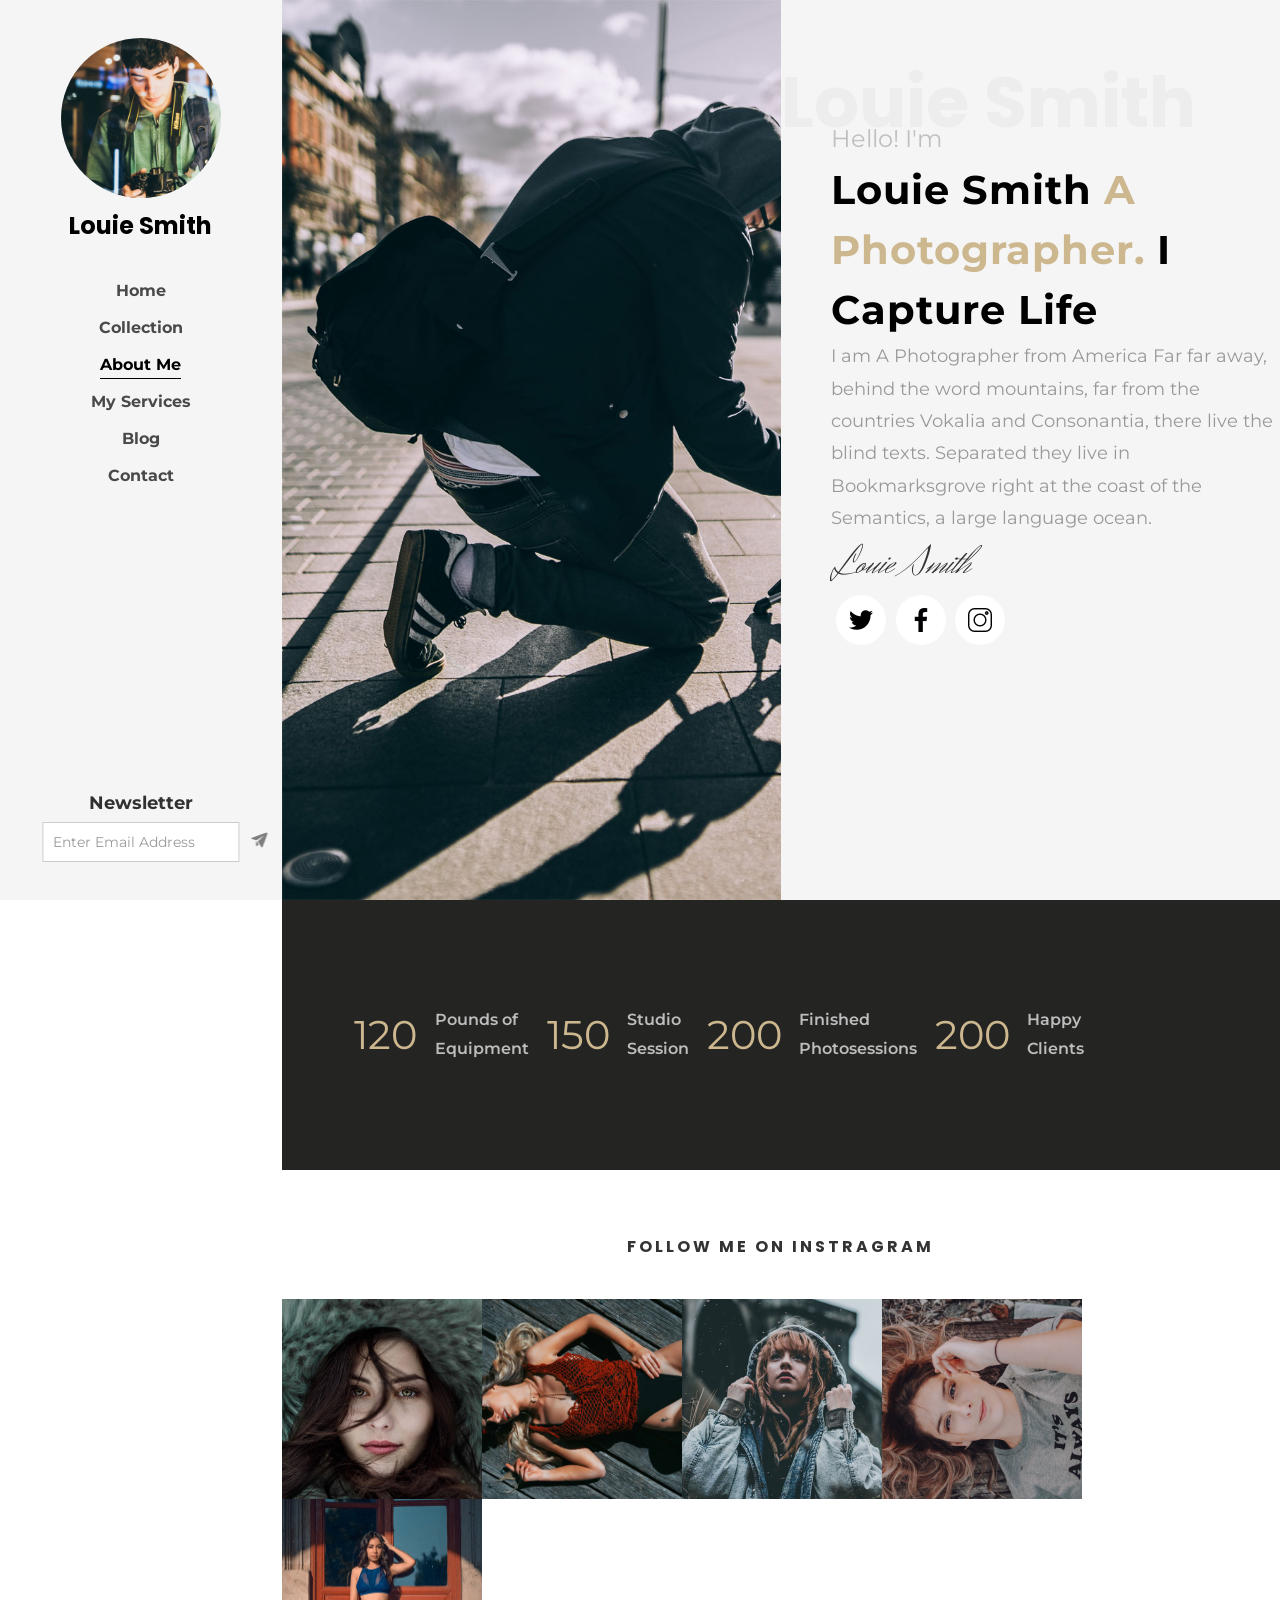
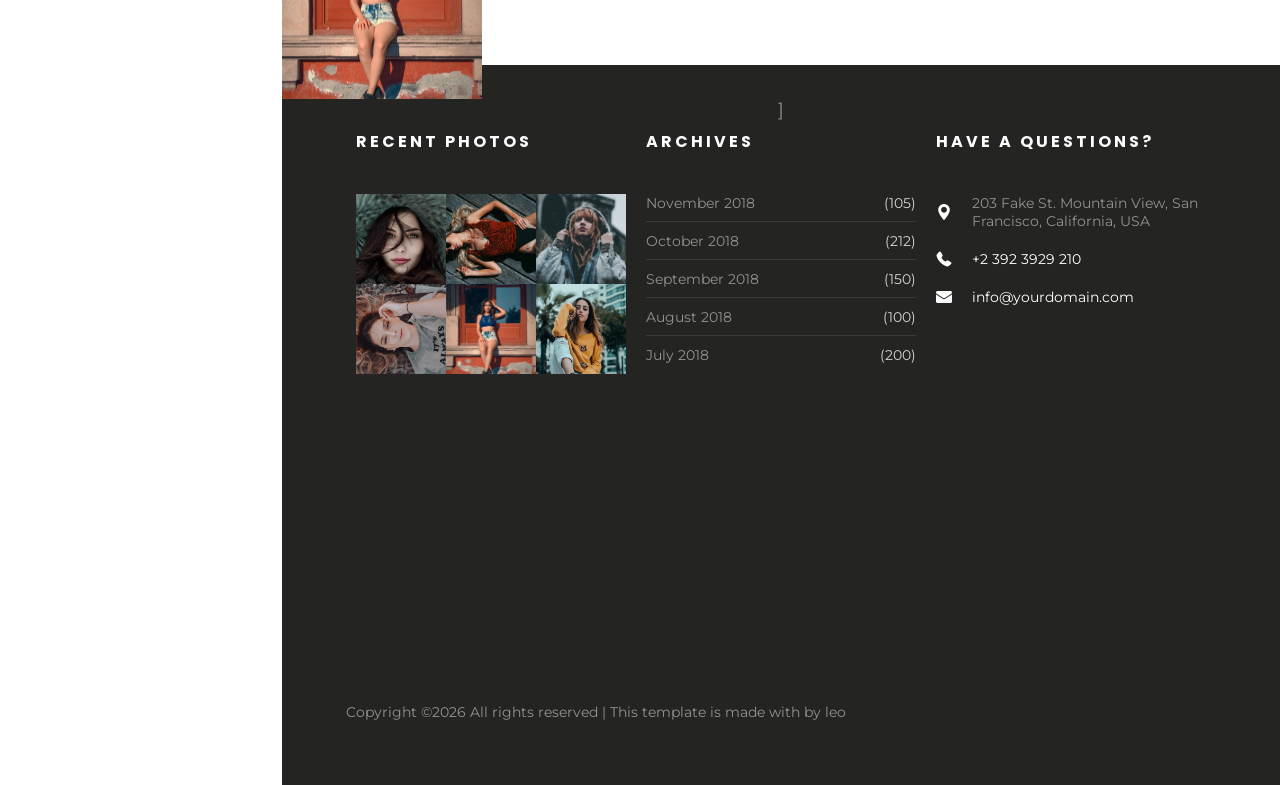
==== about.html @ 6e52e832 "Add files via upload Versão incompleta" ====
<!DOCTYPE html>
<html lang="en">

<head>
    <meta charset="UTF-8">
    <meta name="viewport" content="width=device-width, initial-scale=1.0">
    <link rel="preconnect" href="https://fonts.googleapis.com">
    <link rel="preconnect" href="https://fonts.gstatic.com" crossorigin>
    <link
        href="https://fonts.googleapis.com/css2?family=Herr+Von+Muellerhoff&family=Montserrat:ital,wght@0,100..900;1,100..900&family=Poppins:ital,wght@0,100;0,200;0,300;0,400;0,500;0,600;0,700;0,800;0,900;1,100;1,200;1,300;1,400;1,500;1,600;1,700;1,800;1,900&display=swap"
        rel="stylesheet">
    <link rel="stylesheet" href="css/main.css">
    <link rel="stylesheet" href="css/about.css">
    <title>Louie Smith</title>
</head>

<body>
    <header class="navegacao">
        <div>
            <a href="index.html">
                <div class="imagem-perfil-clicavel"></div>
            </a>
            <h2>Louie Smith</h2>
            <ul>
                <li class="item-nav"><a href="index.html">Home</a></li>
                <li class="item-nav"><a href="collection.html">Collection</a></li>
                <li class="item-nav"><a href="about.html" class="activate-page">About Me</a></li>
                <li class="item-nav"><a href="services.html">My Services</a></li>
                <li class="item-nav"><a href="blog.html">Blog</a></li>
                <li class="item-nav"><a href="contact.html">Contact</a></li>
            </ul>
        </div>
        <div>
            <h3>Newsletter</h3>
            <form class="entrada-email">
                <input type="text" placeholder="Enter Email Address">
                <a><img src="img/shared/paper-plane.png"></a>
            </form>
        </div>
    </header>
    <main>
        <section class="secao secao-bio">
            <div class="containers-apresentacao container-1"></div>
            <div class="containers-apresentacao container-2">
                <h1 class="texto-transparente-fundo">Louie Smith</h1>
                <div>
                    <h2 class="txt-1-apresentacao">Hello! I'm</h2>
                    <h3 class="txt-titulo-apresentacao">Louie Smith <span>A<br>Photographer.</span> I<br>Capture Life
                    </h3>
                    <p>I am A Photographer from America Far far away, behind the word mountains, far from the countries
                        Vokalia and Consonantia, there live the blind texts. Separated they live in Bookmarksgrove right
                        at the coast of the Semantics, a large language ocean.</p>
                    <h1 class="txt-assinatura">Louie Smith</h1>
                    <div class="icones-apresentacao">
                        <a class="a-redondo-icone"><img src="img/shared/twitter.png"></a>
                        <a class="a-redondo-icone"><img src="img/shared/facebook.png"></a>
                        <a class="a-redondo-icone"><img src="img/shared/instagram.png"></a>
                    </div>
                </div>
            </div>
        </section>
        <section class="secao secao-numbers">
            <div>
                <h1>120</h1>
                <p>Pounds of<br>Equipment</p>
                <h1>150</h1>
                <p>Studio<br>Session</p>
                <h1>200</h1>
                <p>Finished<br>Photosessions</p>
                <h1>200</h1>
                <p>Happy<br>Clients</p>
            </div>
        </section>
        <section class="secao secao-follow">
            <h1>FOLLOW ME ON INSTRAGRAM</h1>
            <div>
                <div class="imagens">
                    <div class="post image-1"></div>
                    <div class="post image-2"></div>
                    <div class="post image-3"></div>
                    <div class="post image-4"></div>
                    <div class="post image-5"></div>
                </div>]
            </div>
        </section>
    </main>
    <footer class="secao">
        <div>
            <div class="container-footer container-1">
                <h1 class="titulo-footer">RECENT PHOTOS</h1>
                <div>
                    <div class="image-1"></div>
                    <div class="image-2"></div>
                    <div class="image-3"></div>
                    <div class="image-4"></div>
                    <div class="image-5"></div>
                    <div class="image-6"></div>
                </div>
            </div>
            <div class="container-footer container-2">
                <h1 class="titulo-footer">ARCHIVES</h1>
                <div class="linha underline">
                    <p>November 2018</p>
                    <p class="texto-numero">(105)</p>
                </div>
                <div class="linha underline">
                    <p>October 2018</p>
                    <p class="texto-numero">(212)</p>
                </div>
                <div class="linha underline">
                    <p>September 2018</p>
                    <p class="texto-numero">(150)</p>
                </div>
                <div class="linha underline">
                    <p>August 2018</p>
                    <p class="texto-numero">(100)</p>
                </div>
                <div class="linha">
                    <p>July 2018</p>
                    <p class="texto-numero">(200)</p>
                </div>
            </div>
            <div class="container-footer container-3">
                <h1 class="titulo-footer">HAVE A QUESTIONS?</h1>
                <div>
                    <div class="linha">
                        <img src="img/shared/maps-and-flags.png">
                        <p>	203 Fake St. Mountain View, San Francisco, California, USA</p>
                    </div>
                    <div class="linha">
                        <img src="img/shared/phone-call.png">
                        <p class="texto-branco">+2 392 3929 210</p>
                    </div>
                    <div class="linha">
                        <img src="img/shared/email.png">
                        <p class="texto-branco">info@yourdomain.com</p>
                    </div>
                </div>
            </div>
        </div>
        <p class="texto-direitos-footer">Copyright ©2026 All rights reserved | This template is made with by leo</p>
    </footer>
</body>

</html>
---- css/main.css ----
@import url('reset.css');
@import url('variables.css');
@import url('global.css');
---- css/about.css ----
.secao-numbers{
    height: 30vh;
    background-color: #242423;
    padding-left:5%;
}
.secao-numbers>div{
    display: flex;
    justify-content: space-around;
    align-items: center;
    position: relative;
    top: 50%;
    transform: translateY(-50%);
    width: 80%;
}
.secao-numbers p{
    font-size: 16px;
    font-weight: 600;
    line-height: 28.8px;
    color: #FFFFFFB3;
}
.secao-numbers h1{
    font-size: 40px;
    color: #CCB78F;
    font-weight: normal;
}
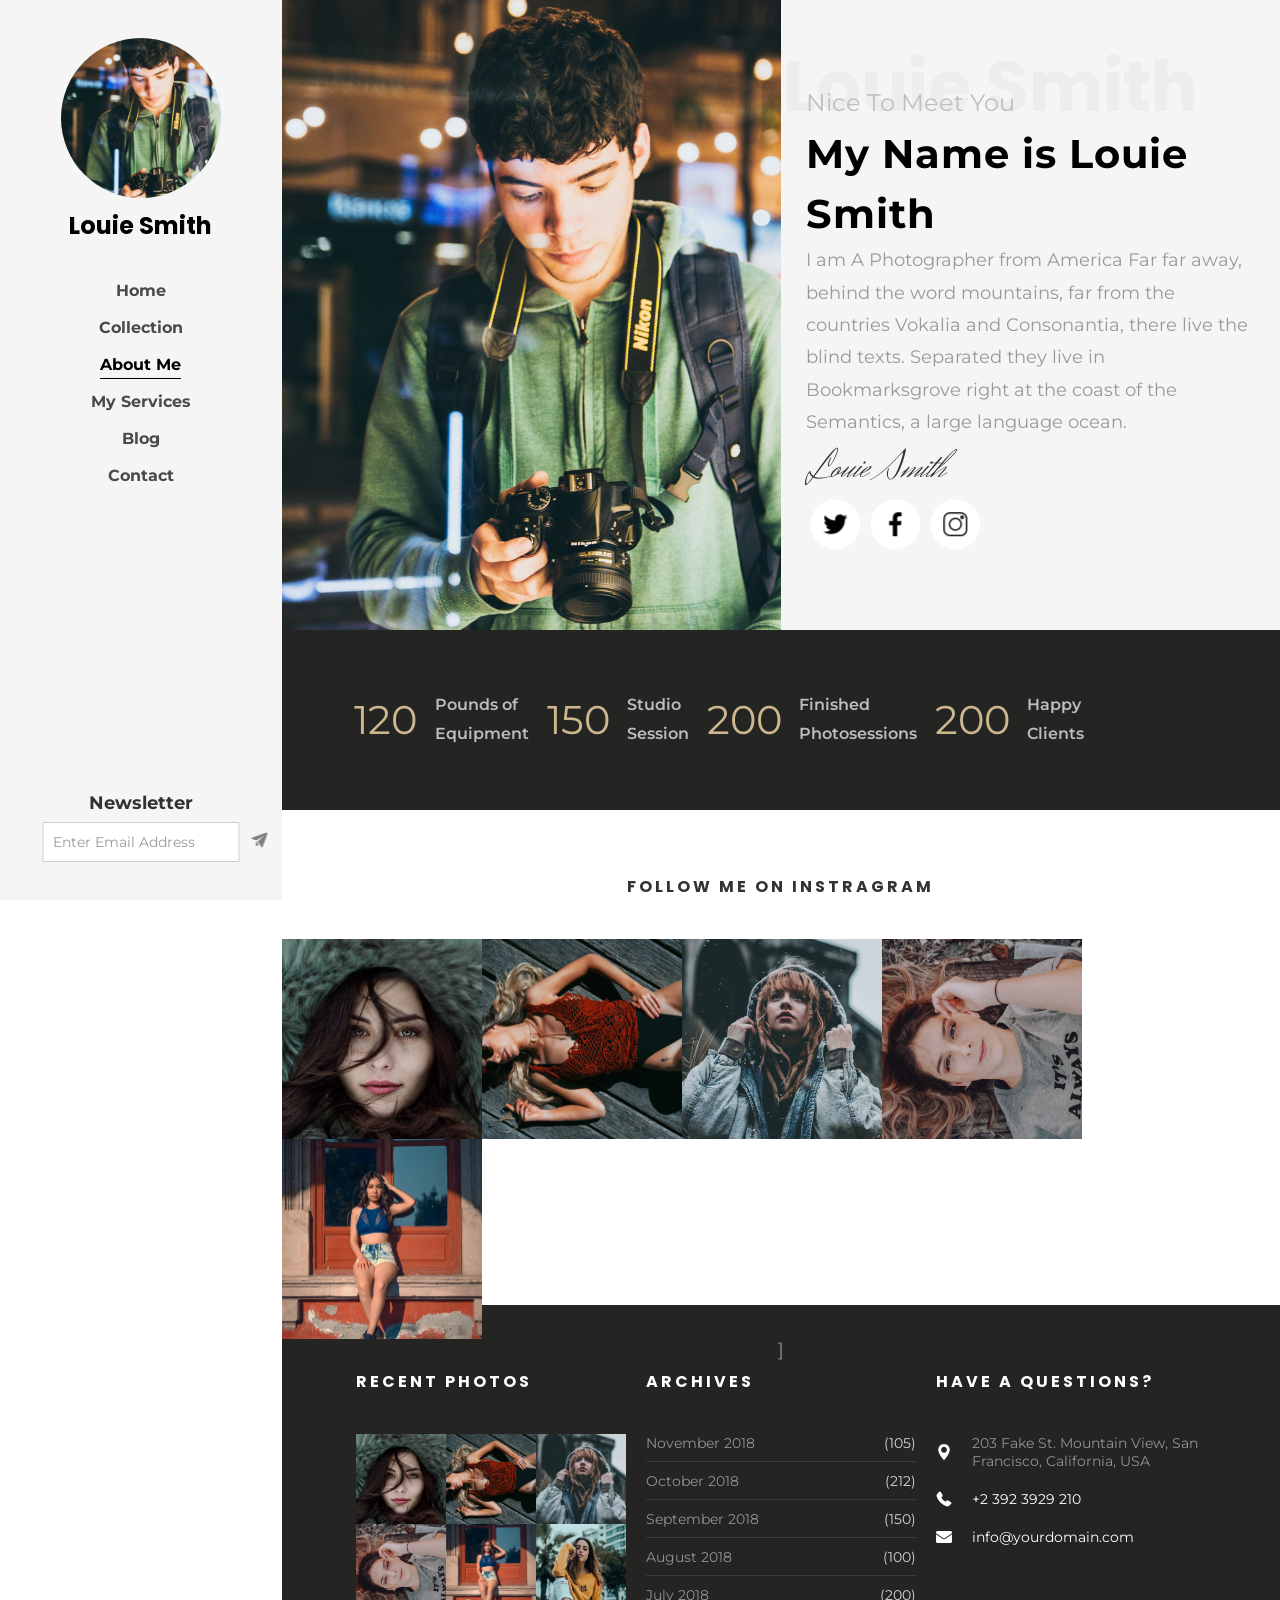
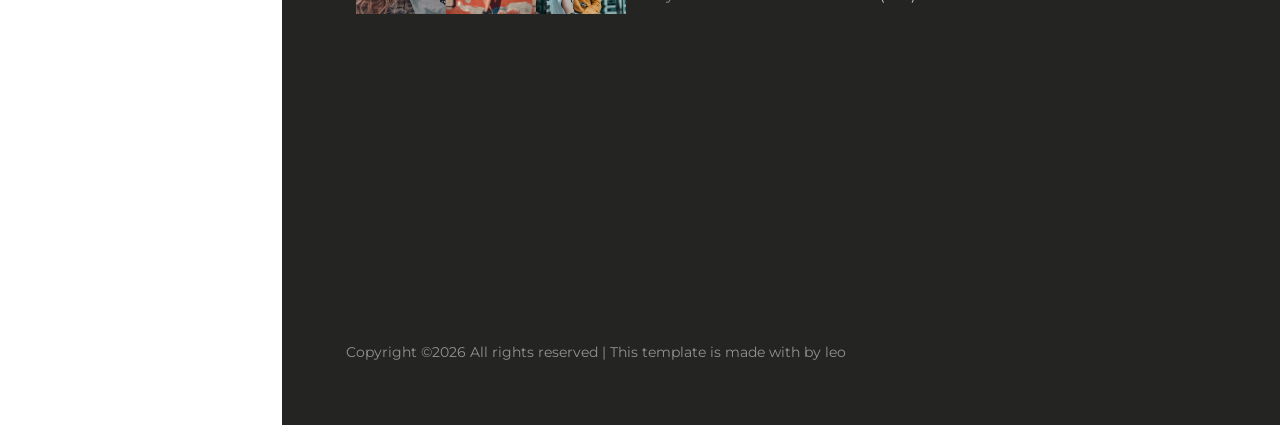
==== commit 34b92cd8: "Add files via upload" ====
--- a/about.html
+++ b/about.html
@@ -42,10 +42,11 @@
         <section class="secao secao-bio">
             <div class="containers-apresentacao container-1"></div>
             <div class="containers-apresentacao container-2">
-                <h1 class="texto-transparente-fundo">Louie Smith</h1>
+                
                 <div>
-                    <h2 class="txt-1-apresentacao">Hello! I'm</h2>
-                    <h3 class="txt-titulo-apresentacao">Louie Smith <span>A<br>Photographer.</span> I<br>Capture Life
+                    <h1 class="texto-transparente-fundo">Louie Smith</h1>
+                    <h2 class="txt-1-apresentacao">Nice To Meet You</h2>
+                    <h3 class="txt-titulo-apresentacao">My Name is Louie Smith
                     </h3>
                     <p>I am A Photographer from America Far far away, behind the word mountains, far from the countries
                         Vokalia and Consonantia, there live the blind texts. Separated they live in Bookmarksgrove right
--- a/css/main.css
+++ b/css/main.css
@@ -1,3 +1,2 @@
 @import url('reset.css');
-@import url('variables.css');
 @import url('global.css');
--- a/css/about.css
+++ b/css/about.css
@@ -1,5 +1,5 @@
 .secao-numbers{
-    height: 30vh;
+    height: 20vh;
     background-color: #242423;
     padding-left:5%;
 }
@@ -22,4 +22,11 @@
     font-size: 40px;
     color: #CCB78F;
     font-weight: normal;
-}+}
+.secao-bio{
+    height: 70vh;
+}
+.containers-apresentacao.container-1{
+    background-image: url(../img/shared/author.jpg); 
+    background-position: center;
+}
